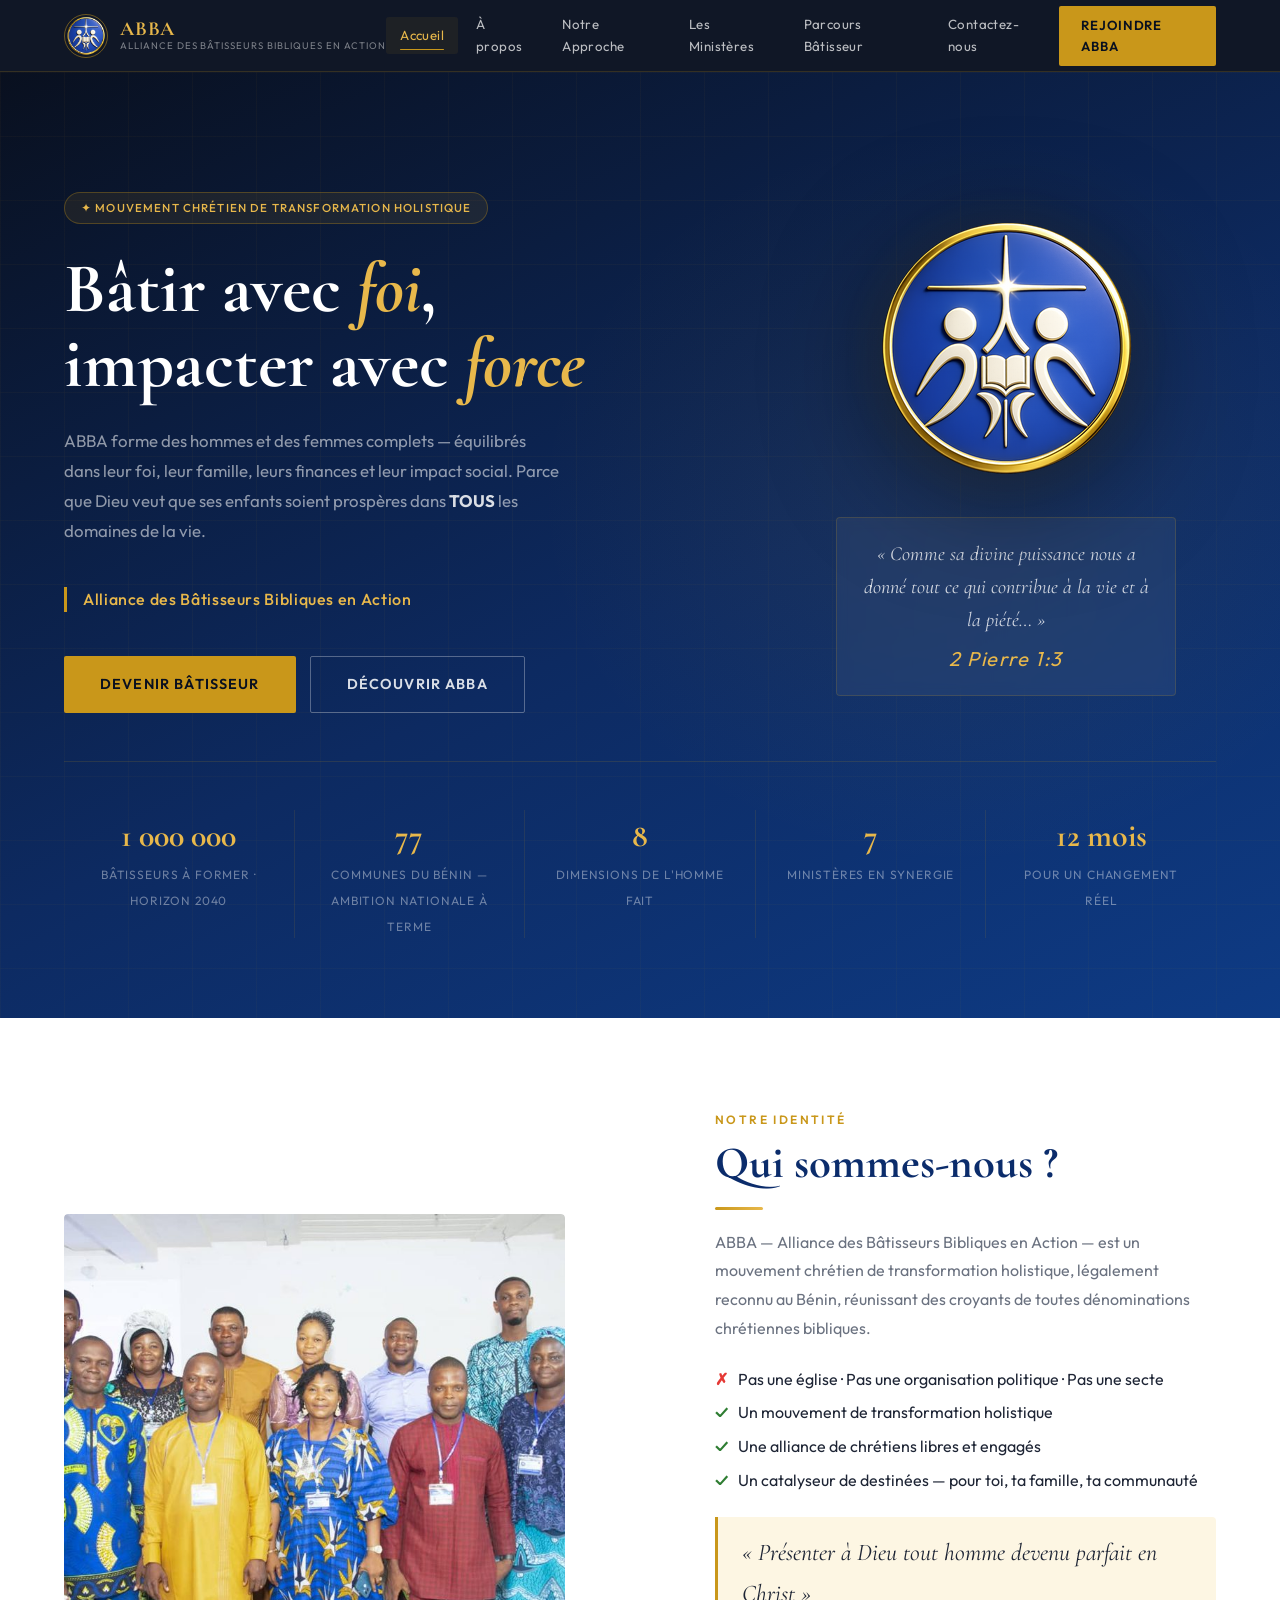
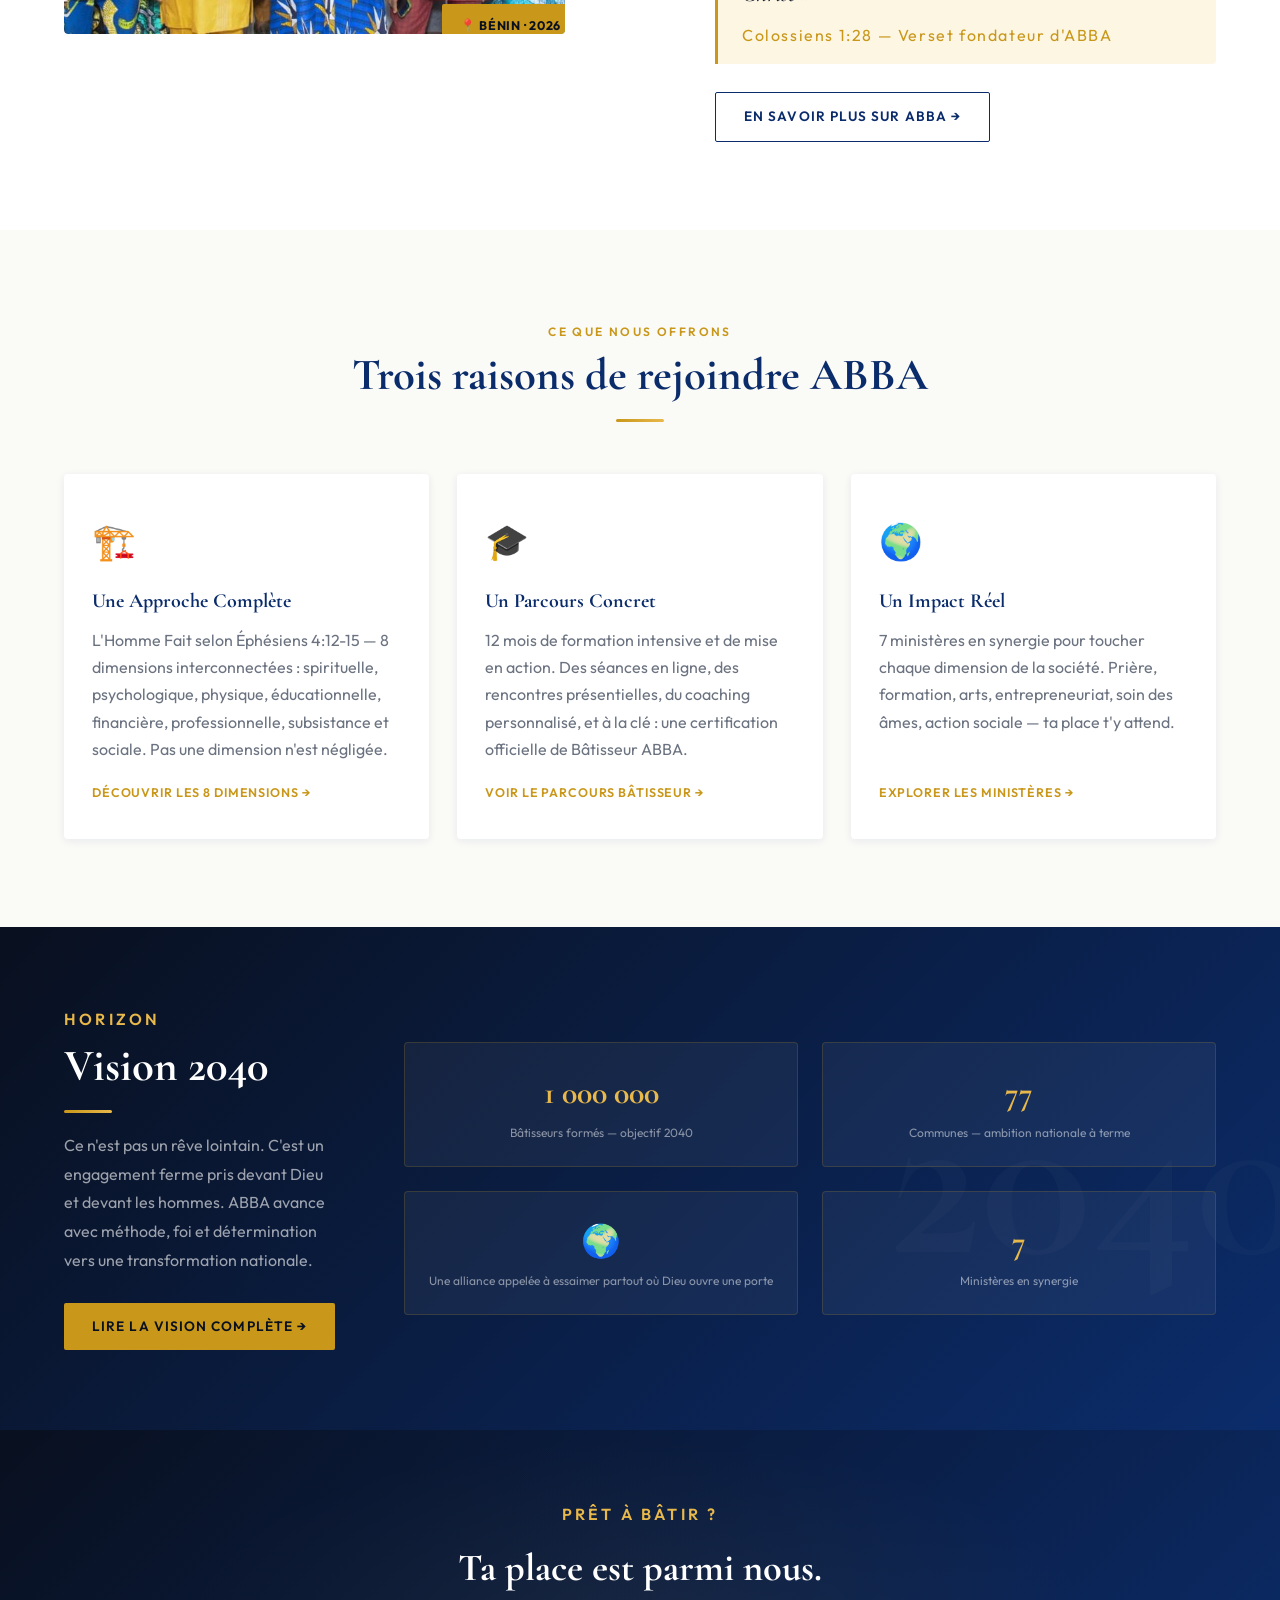
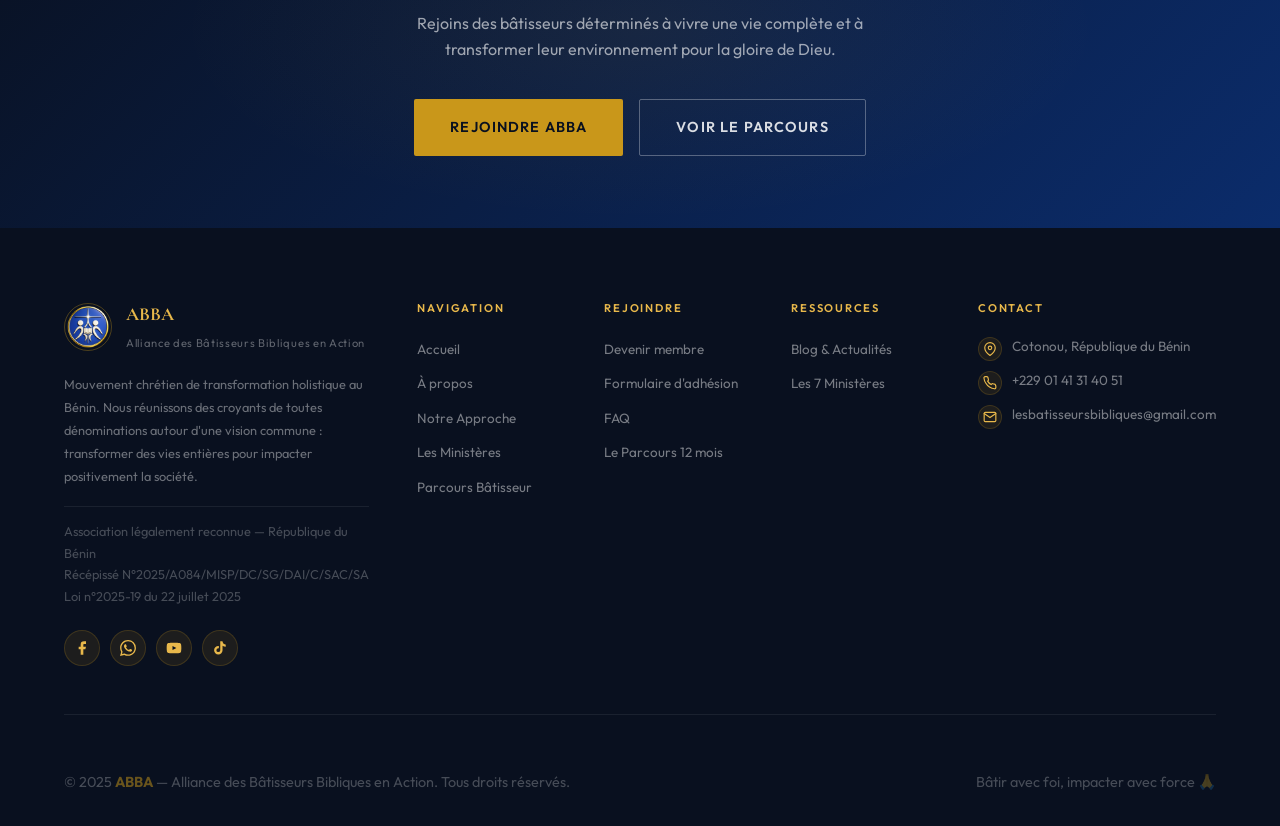
==== index.html @ 8154fcf7 "Add files via upload" ====
<!DOCTYPE html>
<html lang="fr">
<head>
<meta charset="UTF-8">
<meta name="viewport" content="width=device-width, initial-scale=1.0">
<title>ABBA — Alliance des Bâtisseurs Bibliques en Action</title>
<meta name="description" content="ABBA est un mouvement chrétien de transformation holistique, né au Bénin et ouvert à tout croyant francophone. Bâtisseurs équilibrés, autonomes et impactants. Rejoignez-nous, où que vous soyez.">
<meta name="keywords" content="ABBA, Alliance Bâtisseurs Bibliques, transformation holistique, chrétien Bénin, mouvement chrétien international">
<meta property="og:title" content="ABBA — Bâtir avec foi, impacter avec force">
<meta property="og:description" content="Mouvement chrétien de transformation holistique, né au Bénin et ouvert à tout croyant francophone. Formez-vous. Transformez-vous. Impactez.">
<link rel="stylesheet" href="style'.css">
<style>
/* ── HERO ── */
#hero {
  min-height: 100vh;
  display: flex; flex-direction: column; justify-content: center;
  background: linear-gradient(155deg, var(--dark) 0%, #0d2a61 55%, #0e3b85 100%);
  padding: 120px 5vw 80px;
  position: relative; overflow: hidden;
}
#hero::before {
  content: '';
  position: absolute; inset: 0;
  background-image:
    linear-gradient(rgba(201,151,26,0.04) 1px, transparent 1px),
    linear-gradient(90deg, rgba(201,151,26,0.04) 1px, transparent 1px);
  background-size: 64px 64px;
}
#hero::after {
  content: '';
  position: absolute; inset: 0;
  background: radial-gradient(ellipse 55% 65% at 75% 45%, rgba(201,151,26,0.08) 0%, transparent 60%);
}
.hero-inner {
  max-width: 1160px; margin: 0 auto; width: 100%;
  display: grid; grid-template-columns: 1fr 420px; gap: 80px;
  align-items: center; position: relative; z-index: 1;
}
.hero-badge {
  display: inline-flex; align-items: center; gap: 8px;
  background: rgba(201,151,26,0.1); border: 1px solid rgba(201,151,26,0.3);
  padding: 6px 16px; border-radius: 100px; margin-bottom: 28px;
  color: var(--gold-light); font-size: 0.72rem; letter-spacing: 0.1em;
  text-transform: uppercase; font-weight: 500;
  animation: fadeInUp 0.6s ease 0.1s both;
}
.hero-title {
  font-family: 'Cormorant Garamond', serif;
  font-size: clamp(2.8rem, 5.5vw, 4.8rem);
  font-weight: 700; color: var(--white);
  line-height: 1.06; margin-bottom: 24px;
  animation: fadeInUp 0.6s ease 0.2s both;
}
.hero-title em { color: var(--gold-light); font-style: italic; }
.hero-sub {
  font-size: clamp(0.95rem, 1.5vw, 1.05rem);
  color: rgba(255,255,255,0.55); line-height: 1.8;
  max-width: 500px; margin-bottom: 40px;
  animation: fadeInUp 0.6s ease 0.3s both;
}
.hero-slogan {
  font-size: 1rem; color: var(--gold-light);
  font-weight: 500; letter-spacing: 0.04em;
  padding-left: 16px; border-left: 3px solid var(--gold);
  margin-bottom: 44px;
  animation: fadeInUp 0.6s ease 0.35s both;
}
.hero-actions {
  display: flex; gap: 14px; flex-wrap: wrap;
  animation: fadeInUp 0.6s ease 0.4s both;
}

/* Visual side */
.hero-visual {
  display: flex; flex-direction: column;
  align-items: center; gap: 28px;
  animation: fadeInUp 0.8s ease 0.3s both;
}
.hero-logo-wrap { position: relative; }
.hero-logo-glow {
  position: absolute; inset: -24px;
  background: radial-gradient(ellipse, rgba(201,151,26,0.18) 0%, transparent 70%);
  border-radius: 50%; animation: pulse-glow 3.5s ease-in-out infinite;
}
.hero-logo {
  width: clamp(180px, 26vw, 280px); height: auto;
  border-radius: 50%; position: relative; z-index: 1;
  filter: drop-shadow(0 20px 56px rgba(0,0,0,0.5));
}
.hero-verse {
  background: rgba(255,255,255,0.05);
  border: 1px solid rgba(201,151,26,0.2);
  padding: 20px 26px; border-radius: 4px;
  max-width: 340px; text-align: center;
  backdrop-filter: blur(6px);
}
.hero-verse p {
  font-family: 'Cormorant Garamond', serif;
  font-style: italic; color: rgba(255,255,255,0.8);
  font-size: 1.25rem; line-height: 1.65; margin-bottom: 6px;
}
.hero-verse cite { font-size: 1.25rem; color: var(--gold-light); letter-spacing: 0.08em; }

/* Stats bar */
.hero-stats {
  max-width: 1160px; margin: 0 auto; width: 100%;
  display: flex; padding-top: 48px; margin-top: 48px;
  border-top: 1px solid rgba(201,151,26,0.15);
  position: relative; z-index: 1;
  animation: fadeInUp 0.6s ease 0.55s both;
}
.stat { flex: 1; text-align: center; padding: 0 20px; border-right: 1px solid rgba(201,151,26,0.12); }
.stat:last-child { border-right: none; }
.stat-num {
  font-family: 'Cormorant Garamond', serif;
  font-size: clamp(1.6rem, 2.5vw, 2.2rem); font-weight: 700;
  color: var(--gold-light); display: block;
}
.stat-label { font-size: 0.75rem; color: rgba(255,255,255,0.4); text-transform: uppercase; letter-spacing: 0.07em; margin-top: 4px; }

/* ── INTRO ── */
#intro { background: var(--white); }
.intro-grid {
  display: grid; 
  grid-template-columns: 1fr 1fr; 
  gap: 150px; 
  align-items: center;
}
.intro-img-wrap {
  position: relative;
  overflow: hidden;       /* ← empêche l'image de déborder */
  border-radius: 4px;
}
.intro-img {
  width: 100%;
  height: 420px;          /* ← hauteur fixe */
  object-fit: cover;      /* ← recadrage automatique */
  object-position: center top; /* ← cadre sur le haut (les visages) */
  border-radius: 4px;
  box-shadow: var(--shadow-lg);
  display: block;
}.intro-img-wrap::before {
  content: '';
  position: absolute; top: -14px; left: -14px; right: 14px; bottom: 14px;
  border: 2px solid var(--gold-light); border-radius: 4px; z-index: -1;
}
.intro-img-badge {
  position: absolute; bottom: -14px; right: -14px;
  background: var(--gold); color: var(--dark);
  padding: 12px 18px; border-radius: 2px;
  font-weight: 700; font-size: 0.78rem; letter-spacing: 0.06em;
  text-transform: uppercase;
}
.intro-not-list { list-style: none; display: flex; flex-direction: column; gap: 8px; margin-bottom: 24px; }
.intro-not-list li { display: flex; align-items: center; gap: 10px; font-size: 1rem; }
.intro-not-list li .x { color: #e53935; font-weight: 700; }
.intro-not-list li .c { color: #2e7d32; font-weight: 700; }

/* ── HIGHLIGHTS ── */
#highlights { background: var(--ivory); }
.highlights-grid {
  display: grid; grid-template-columns: repeat(3, 1fr); gap: 28px;
}
.hl-card {
  background: var(--white); border-radius: 4px;
  padding: 36px 28px; border-top: 3px solid transparent;
  box-shadow: var(--shadow-sm);
  transition: border-color 0.25s, transform 0.25s, box-shadow 0.25s;
  display: flex; flex-direction: column;
}
.hl-card:hover { border-top-color: var(--gold); transform: translateY(-6px); box-shadow: var(--shadow-md); }
.hl-icon { font-size: 2.2rem; margin-bottom: 16px; }
.hl-title {
  font-family: 'Cormorant Garamond', serif;
  font-size: 1.25rem; font-weight: 700; color: var(--royal);
  margin-bottom: 10px;
}
.hl-desc { font-size: 0.88rem; color: var(--muted); line-height: 1.7; flex: 1; margin-bottom: 20px; }
.hl-link {
  font-size: 0.78rem; font-weight: 600; color: var(--gold);
  letter-spacing: 0.07em; text-transform: uppercase;
  display: inline-flex; align-items: center; gap: 6px;
  transition: gap 0.2s, color 0.2s;
}
.hl-link:hover { gap: 10px; color: var(--royal); }

/* ── VISION BAND ── */
#vision-band {
  background: linear-gradient(135deg, var(--dark), var(--royal));
  padding: 80px 5vw;
  position: relative; overflow: hidden;
}
#vision-band::before {
  content: '2040';
  position: absolute; right: -2vw; top: 50%; transform: translateY(-50%);
  font-family: 'Cormorant Garamond', serif;
  font-size: clamp(8rem, 18vw, 16rem); font-weight: 700;
  color: rgba(255,255,255,0.025); pointer-events: none; line-height: 1;
}
.vision-row {
  display: flex; align-items: center; gap: 64px;
  max-width: 1160px; margin: 0 auto;
  position: relative; z-index: 1;
}
.vision-text { flex: 1; }
.vision-nums {
  display: grid; grid-template-columns: 1fr 1fr; gap: 24px; flex-shrink: 0;
}
.vision-num-card {
  background: rgba(255,255,255,0.05);
  border: 1px solid rgba(201,151,26,0.2);
  padding: 24px; border-radius: 4px; text-align: center;
  transition: background 0.2s, border-color 0.2s;
}
.vision-num-card:hover { background: rgba(201,151,26,0.08); border-color: rgba(201,151,26,0.4); }
.vn-num {
  font-family: 'Cormorant Garamond', serif;
  font-size: clamp(1.6rem, 2.5vw, 2.2rem); font-weight: 700;
  color: var(--gold-light); display: block;
}
.vn-label { font-size: 0.75rem; color: rgba(255,255,255,0.5); margin-top: 5px; line-height: 1.5; }

/* ── RESPONSIVE ── */
@media (max-width: 900px) {
  .hero-inner { grid-template-columns: 1fr; }
  .hero-visual { display: none; }
  .hero-stats { flex-wrap: wrap; }
  .stat { min-width: 45%; margin-bottom: 20px; }
  .intro-grid { grid-template-columns: 1fr; }
  .highlights-grid { grid-template-columns: 1fr 1fr; }
  .vision-row { flex-direction: column; }
  .vision-nums { width: 100%; }
}
@media (max-width: 580px) {
  .highlights-grid { grid-template-columns: 1fr; }
}
</style>
</head>
<body>

<nav id="abba-nav"></nav>

<main class="page-content">

  <!-- HERO -->
  <section id="hero">
    <div class="hero-inner">
      <div class="hero-content">
        <div class="hero-badge">✦ Mouvement chrétien de transformation holistique</div>
        <h1 class="hero-title">
          Bâtir avec <em>foi</em>,<br>impacter avec <em>force</em>
        </h1>
        <p class="hero-sub">
          ABBA forme des hommes et des femmes complets — équilibrés dans leur foi, leur famille, leurs finances et leur impact social. Parce que Dieu veut que ses enfants soient prospères dans <strong style="color:rgba(255,255,255,0.85)">TOUS</strong> les domaines de la vie.
        </p>
        <p class="hero-slogan">Alliance des Bâtisseurs Bibliques en Action</p>
        <div class="hero-actions">
          <a class="btn btn-primary btn-lg" href="rejoindre.html">Devenir Bâtisseur</a>
          <a class="btn btn-outline-light btn-lg" href="a-propos.html">Découvrir ABBA</a>
        </div>
      </div>
      <div class="hero-visual">
        <div class="hero-logo-wrap">
          <div class="hero-logo-glow"></div>
          <img class="hero-logo" id="hero-logo" src="" alt="ABBA — Alliance des Bâtisseurs Bibliques en Action">
        </div>
        <div class="hero-verse">
          <p>« Comme sa divine puissance nous a donné tout ce qui contribue à la vie et à la piété… »</p>
          <cite>2 Pierre 1:3</cite>
        </div>
      </div>
    </div>
    <div class="hero-stats">
      <div class="stat"><span class="stat-num">1 000 000</span><span class="stat-label">Bâtisseurs à former · Horizon 2040</span></div>
      <div class="stat"><span class="stat-num">77</span><span class="stat-label">Communes du Bénin — ambition nationale à terme</span></div>
      <div class="stat"><span class="stat-num">8</span><span class="stat-label">Dimensions de l'Homme Fait</span></div>
      <div class="stat"><span class="stat-num">7</span><span class="stat-label">Ministères en synergie</span></div>
      <div class="stat"><span class="stat-num">12 mois</span><span class="stat-label">Pour un changement réel</span></div>
    </div>
  </section>

  <!-- INTRO -->
  <section id="intro">
    <div class="container">
      <div class="intro-grid">
        <div class="intro-img-wrap animate-up">
          <img class="intro-img" id="group-img" src="" alt="Les membres ABBA réunis — Alliance des Bâtisseurs Bibliques en Action">
          <div class="intro-img-badge">📍 Bénin · 2026</div>
        </div>
        <div class="animate-up">
          <span class="section-eyebrow" style="font-size: 0.75rem;">Notre Identité</span>
          <h2 class="section-title">Qui sommes-nous ?</h2>
          <div class="divider"></div>
          <p style="color:var(--muted); font-size:1rem; line-height:1.8; margin-bottom:24px;">
            ABBA — Alliance des Bâtisseurs Bibliques en Action — est un mouvement chrétien de transformation holistique, légalement reconnu au Bénin, réunissant des croyants de toutes dénominations chrétiennes bibliques.
          </p>
          <ul class="intro-not-list">
            <li><span class="x">✗</span> Pas une église · Pas une organisation politique · Pas une secte</li>
            <li><span class="c">✓</span> Un mouvement de transformation holistique</li>
            <li><span class="c">✓</span> Une alliance de chrétiens libres et engagés</li>
            <li><span class="c">✓</span> Un catalyseur de destinées — pour toi, ta famille, ta communauté</li>
          </ul>
          <div class="verse-block" style="margin-top:24px; margin-bottom:28px;">
            <p style="font-size: 1.5rem;">« Présenter à Dieu tout homme devenu parfait en Christ »</p>
            <cite style="font-size: 1rem;">Colossiens 1:28 — Verset fondateur d'ABBA</cite>
          </div>
          <a class="btn btn-outline-dark" href="a-propos.html">En savoir plus sur ABBA →</a>
        </div>
      </div>
    </div>
  </section>

  <!-- HIGHLIGHTS (3 cartes) -->
  <section id="highlights">
    <div class="container">
      <div style="text-align:center; margin-bottom:52px;" class="animate-up">
        <span class="section-eyebrow" style="font-size: 0.75rem;">Ce que nous offrons</span>
        <h2 class="section-title">Trois raisons de rejoindre ABBA</h2>
        <div class="divider center"></div>
      </div>
      <div class="highlights-grid">
        <div class="hl-card animate-up">
          <div class="hl-icon">🏗️</div>
          <h3 class="hl-title">Une Approche Complète</h3>
          <p class="hl-desc" style="font-size: 1rem;">L'Homme Fait selon Éphésiens 4:12-15 — 8 dimensions interconnectées : spirituelle, psychologique, physique, éducationnelle, financière, professionnelle, subsistance et sociale. Pas une dimension n'est négligée.</p>
          <a class="hl-link" href="approche.html">Découvrir les 8 dimensions →</a>
        </div>
        <div class="hl-card animate-up">
          <div class="hl-icon">🎓</div>
          <h3 class="hl-title">Un Parcours Concret</h3>
          <p class="hl-desc"  style="font-size: 1rem;">12 mois de formation intensive et de mise en action. Des séances en ligne, des rencontres présentielles, du coaching personnalisé, et à la clé : une certification officielle de Bâtisseur ABBA.</p>
          <a class="hl-link" href="parcours.html">Voir le Parcours Bâtisseur →</a>
        </div>
        <div class="hl-card animate-up">
          <div class="hl-icon">🌍</div>
          <h3 class="hl-title">Un Impact Réel</h3>
          <p class="hl-desc"  style="font-size: 1rem;">7 ministères en synergie pour toucher chaque dimension de la société. Prière, formation, arts, entrepreneuriat, soin des âmes, action sociale — ta place t'y attend.</p>
          <a class="hl-link" href="ministeres.html">Explorer les Ministères →</a>
        </div>
      </div>
    </div>
  </section>

  <!-- VISION 2040 -->
  <section id="vision-band">
    <div class="vision-row">
      <div class="vision-text animate-up">
        <span class="section-eyebrow light" style="font-size: 1rem;">Horizon</span>
        <h2 class="section-title light">Vision 2040</h2>
        <div class="divider"></div>
        <p class="section-lead light" style="margin-bottom:28px; font-size: 1rem;">
          Ce n'est pas un rêve lointain. C'est un engagement ferme pris devant Dieu et devant les hommes. ABBA avance avec méthode, foi et détermination vers une transformation nationale.
        </p>
        <a class="btn btn-primary" href="a-propos.html#vision">Lire la Vision complète →</a>
      </div>
      <div class="vision-nums animate-up">
        <div class="vision-num-card">
          <span class="vn-num">1 000 000</span>
          <div class="vn-label" style="font-size: 0.75rem;">Bâtisseurs formés — objectif 2040</div>
        </div>
        <div class="vision-num-card">
          <span class="vn-num">77</span>
          <div class="vn-label" style="font-size: 0.75rem;">Communes — ambition nationale à terme</div>
        </div>
        <div class="vision-num-card">
          <span class="vn-num">🌍</span>
          <div class="vn-label" style="font-size: 0.75rem;">Une alliance appelée à essaimer partout où Dieu ouvre une porte</div>
        </div>
        <div class="vision-num-card">
          <span class="vn-num">7</span>
          <div class="vn-label" style="font-size: 0.75rem;">Ministères en synergie</div>
        </div>
      </div>
    </div>
  </section>

  <!-- CTA FINAL -->
  <div class="cta-band">
    <div class="container">
      <span class="section-eyebrow light" style="font-size: 1rem;">Prêt à bâtir ?</span>
      <h2>Ta place est parmi nous.</h2>
      <p style="font-size: 1rem;">Rejoins des bâtisseurs déterminés à vivre une vie complète et à transformer leur environnement pour la gloire de Dieu.</p>
      <div class="btn-group">
        <a class="btn btn-primary btn-lg" href="rejoindre.html">Rejoindre ABBA</a>
        <a class="btn btn-outline-light btn-lg" href="parcours.html">Voir le Parcours</a>
      </div>
    </div>
  </div>

</main>

<footer id="abba-footer"></footer>

<script src="images.js"></script>
<script src="nav.js"></script>
<script>
document.addEventListener('DOMContentLoaded', () => {
  if (typeof ABBA_IMAGES !== 'undefined') {
    document.getElementById('hero-logo').src   = ABBA_IMAGES.logo;
    document.getElementById('group-img').src   = ABBA_IMAGES.group;
    document.getElementById('footer-logo').src = ABBA_IMAGES.logo;
  }
});
</script>
</body>
</html>
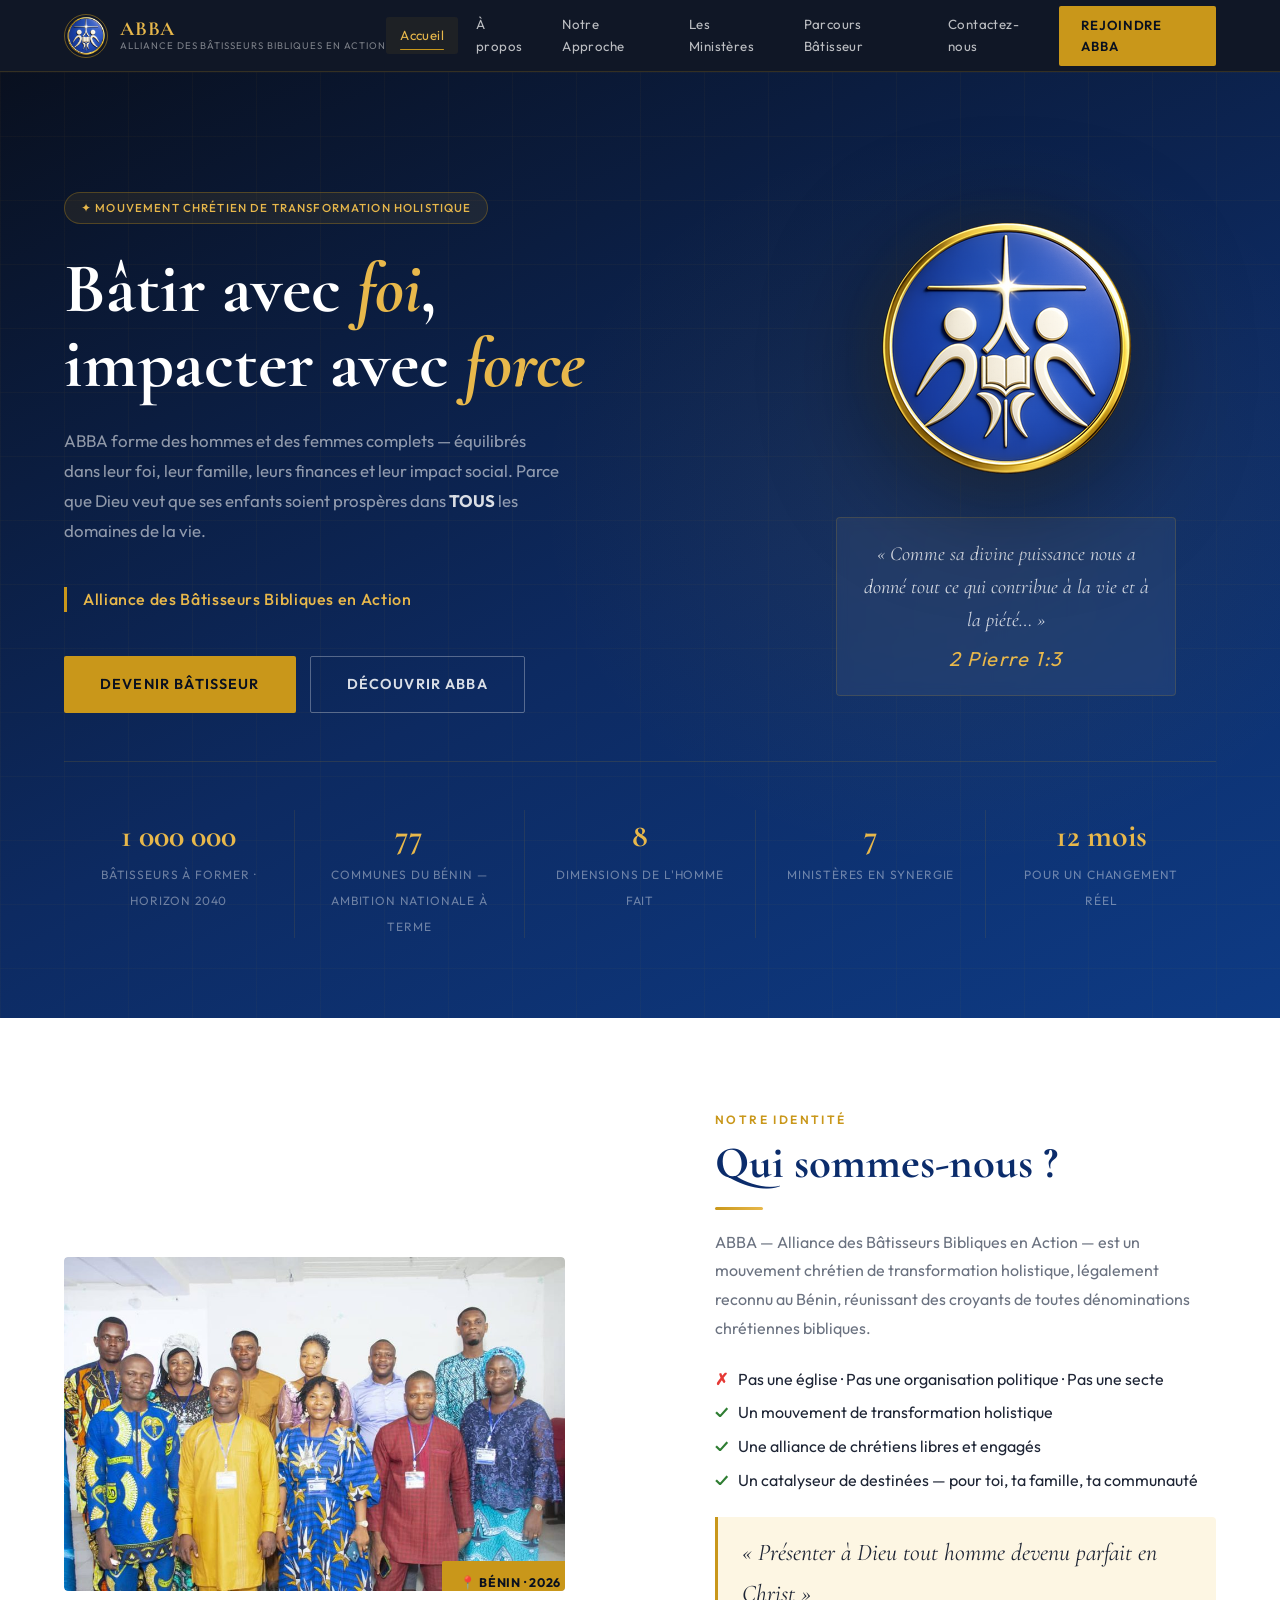
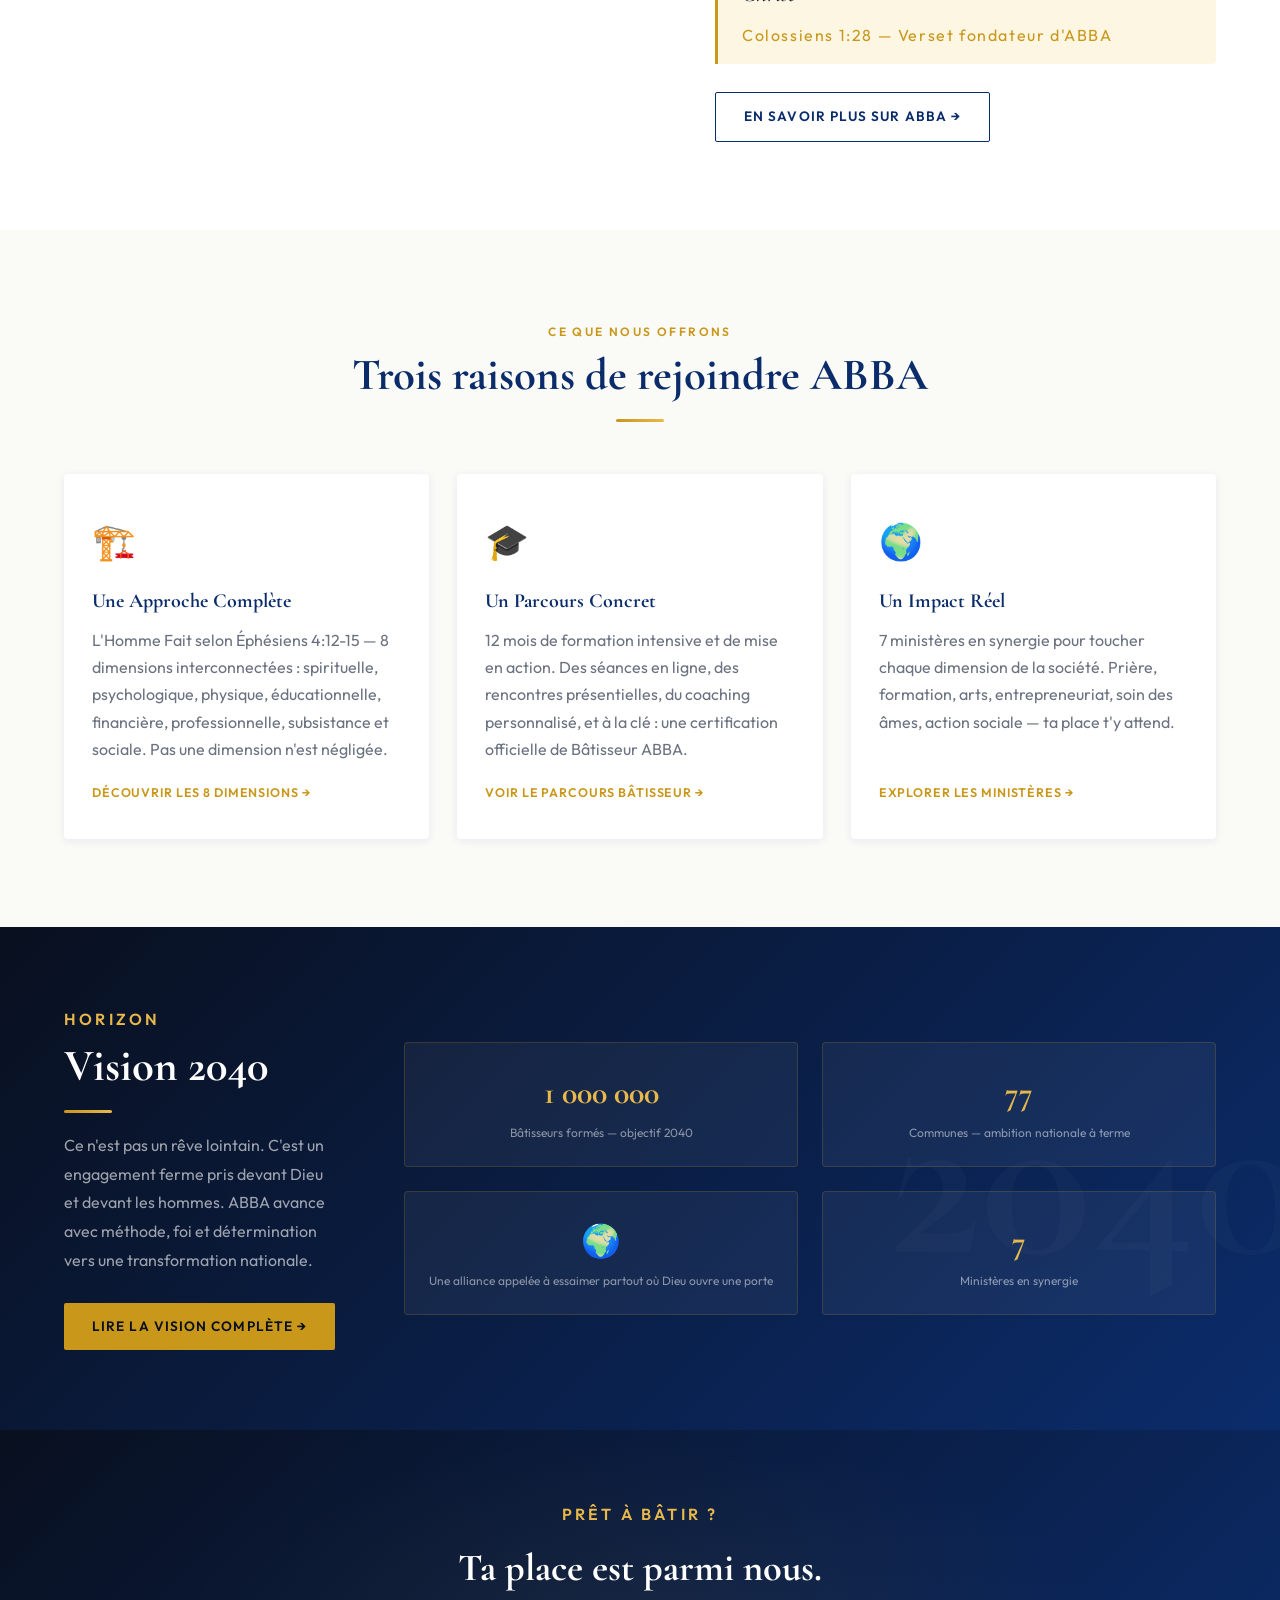
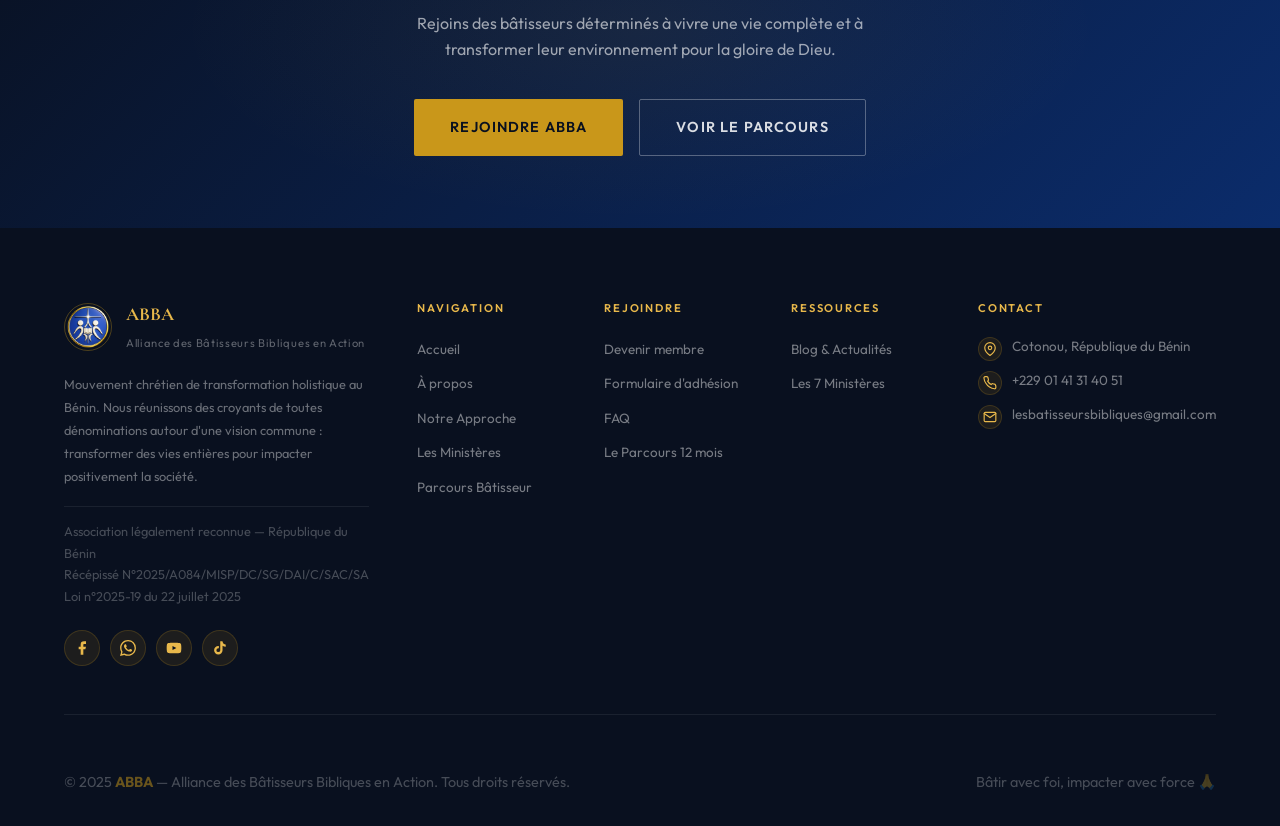
==== commit 28c16559: "Add files via upload" ====
--- a/index.html
+++ b/index.html
@@ -133,12 +133,10 @@
 }
 .intro-img {
   width: 100%;
-  height: 420px;          /* ← hauteur fixe */
-  object-fit: cover;      /* ← recadrage automatique */
-  object-position: center top; /* ← cadre sur le haut (les visages) */
+  height: auto;           /* ← respecte le ratio réel de la photo, plus de découpe */
+  display: block;
   border-radius: 4px;
   box-shadow: var(--shadow-lg);
-  display: block;
 }.intro-img-wrap::before {
   content: '';
   position: absolute; top: -14px; left: -14px; right: 14px; bottom: 14px;
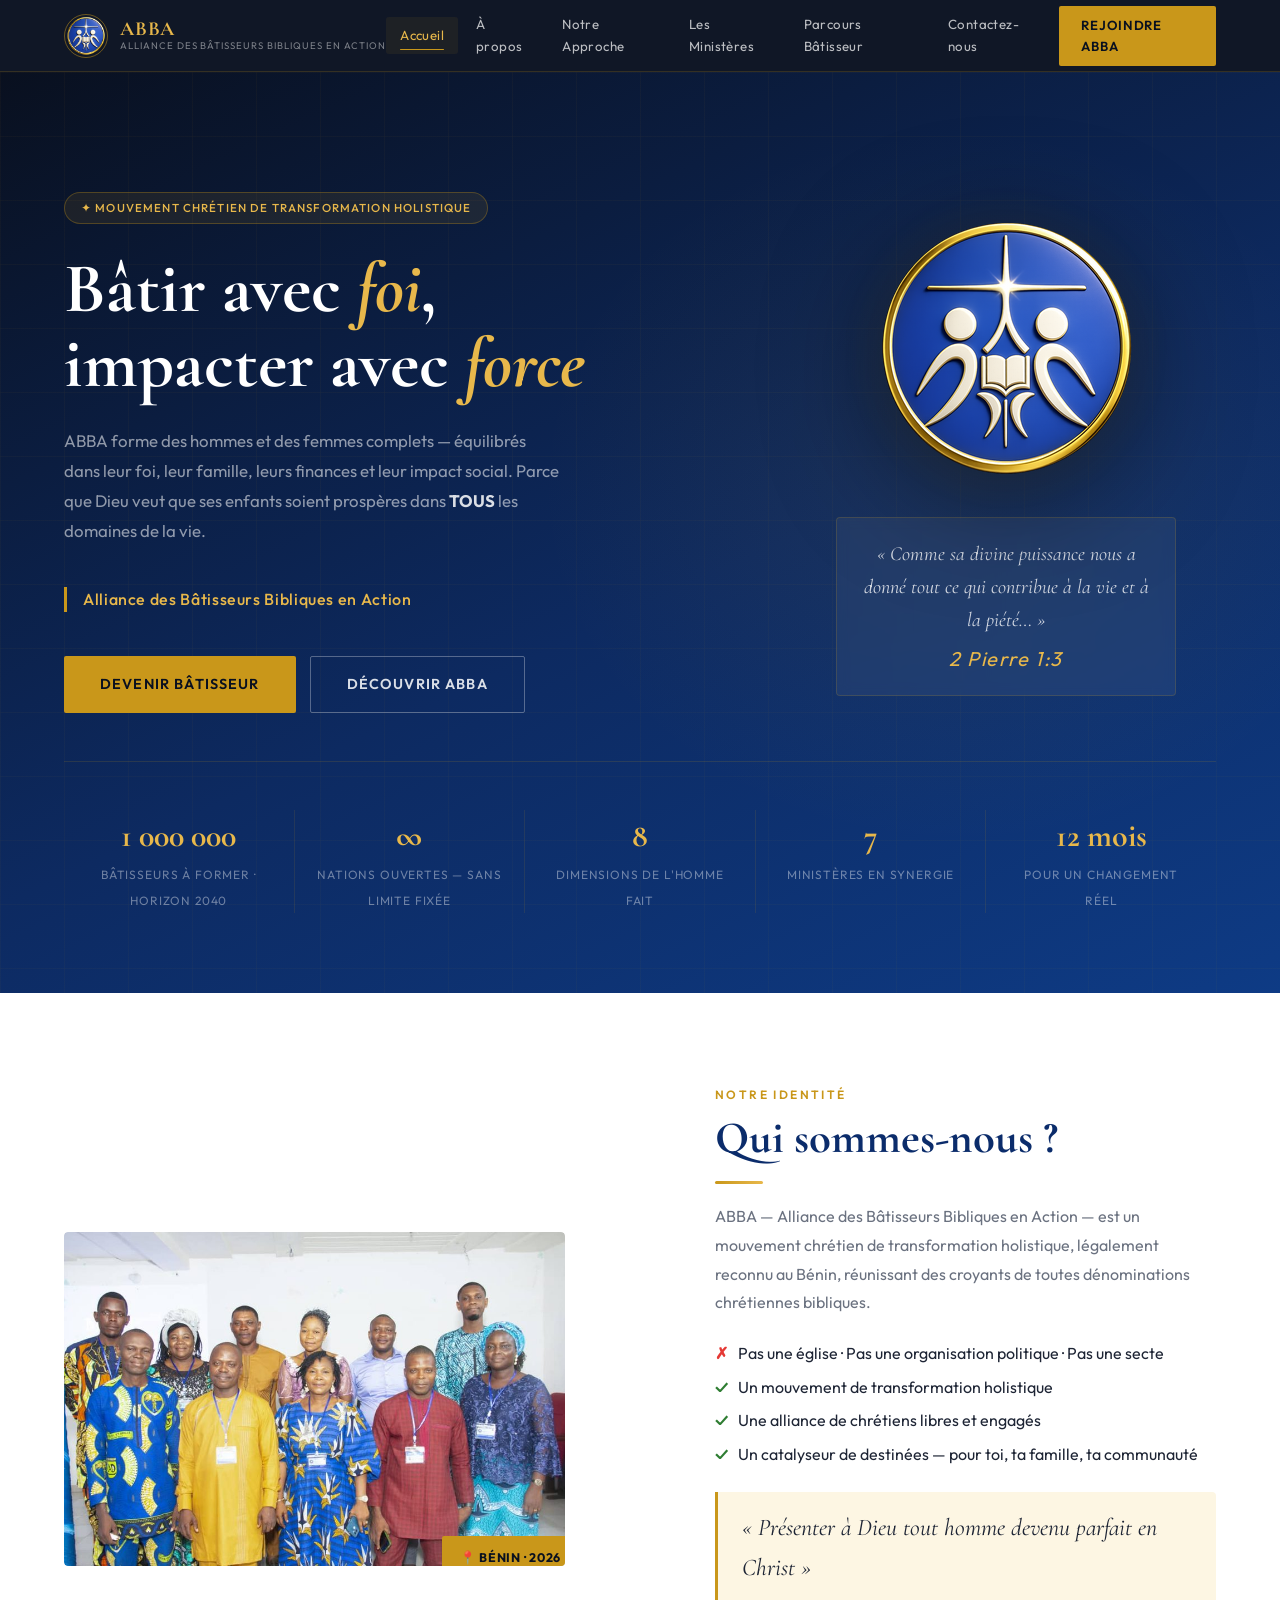
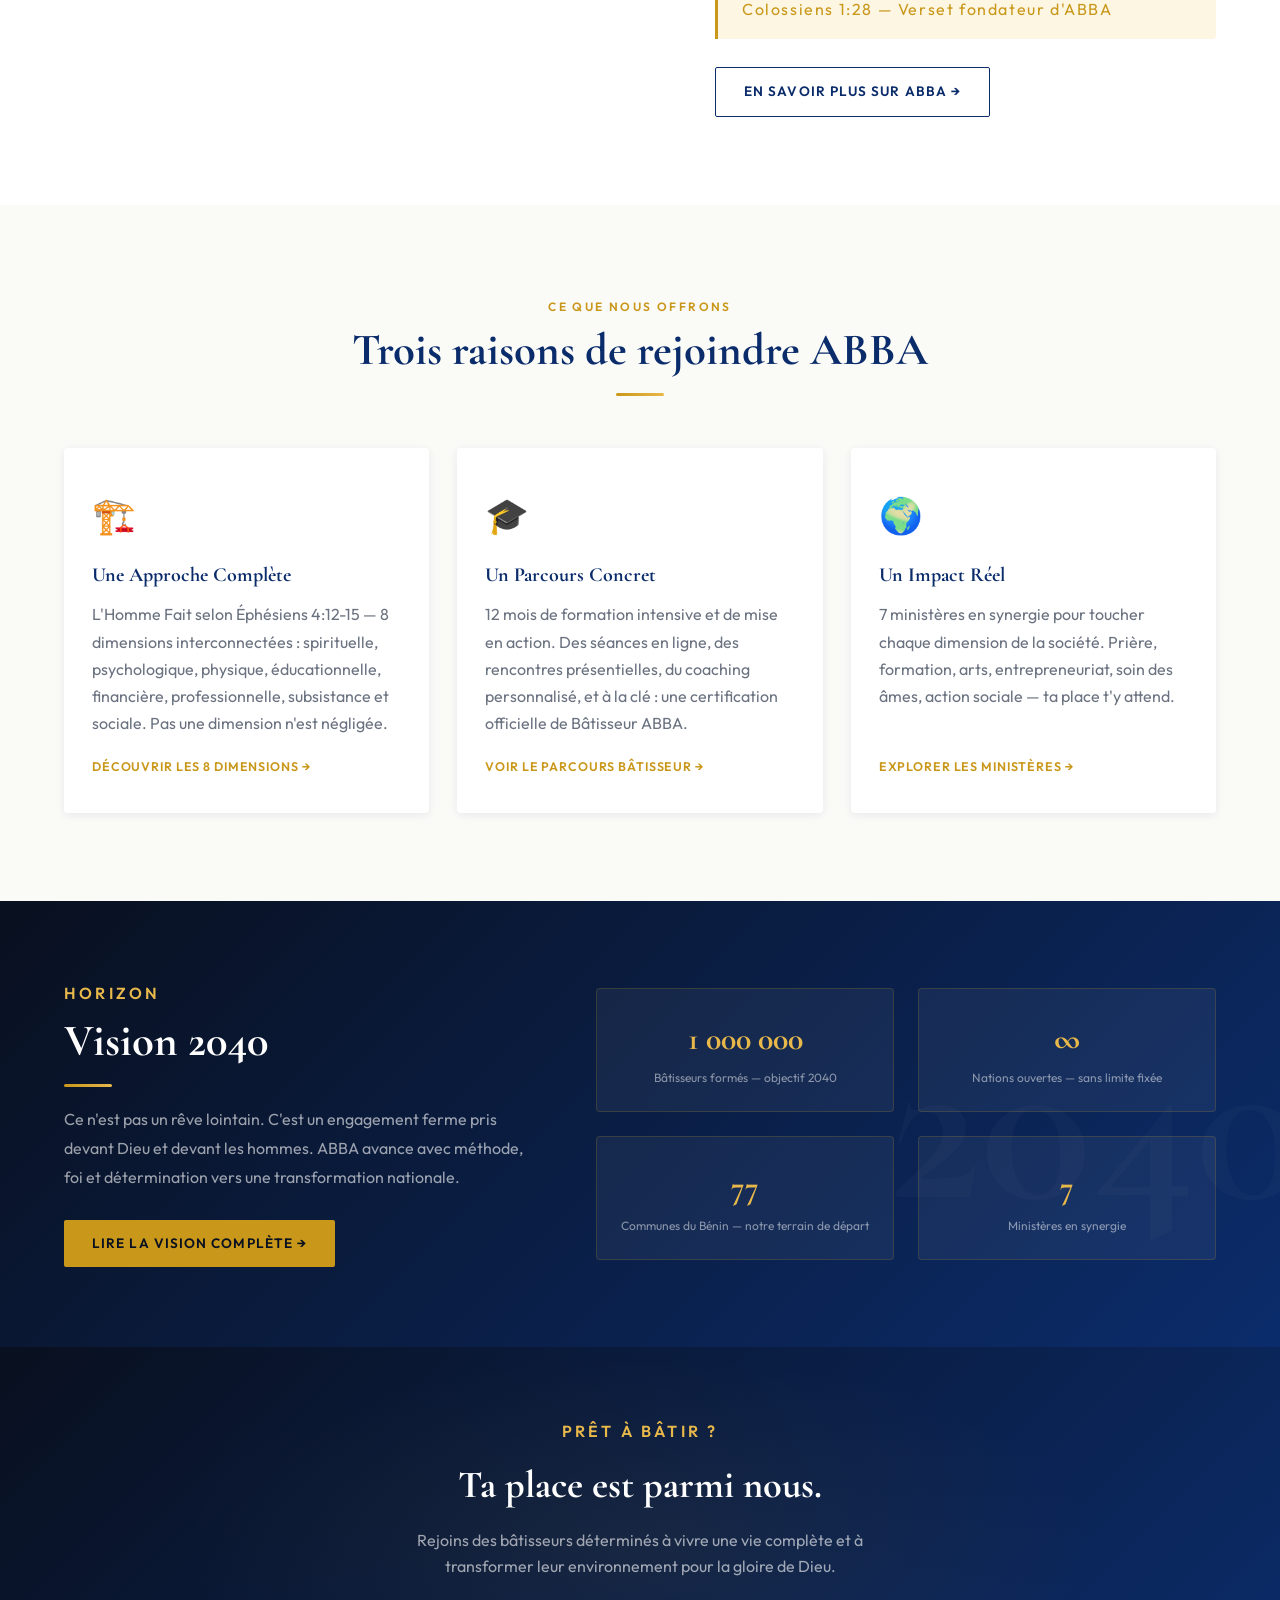
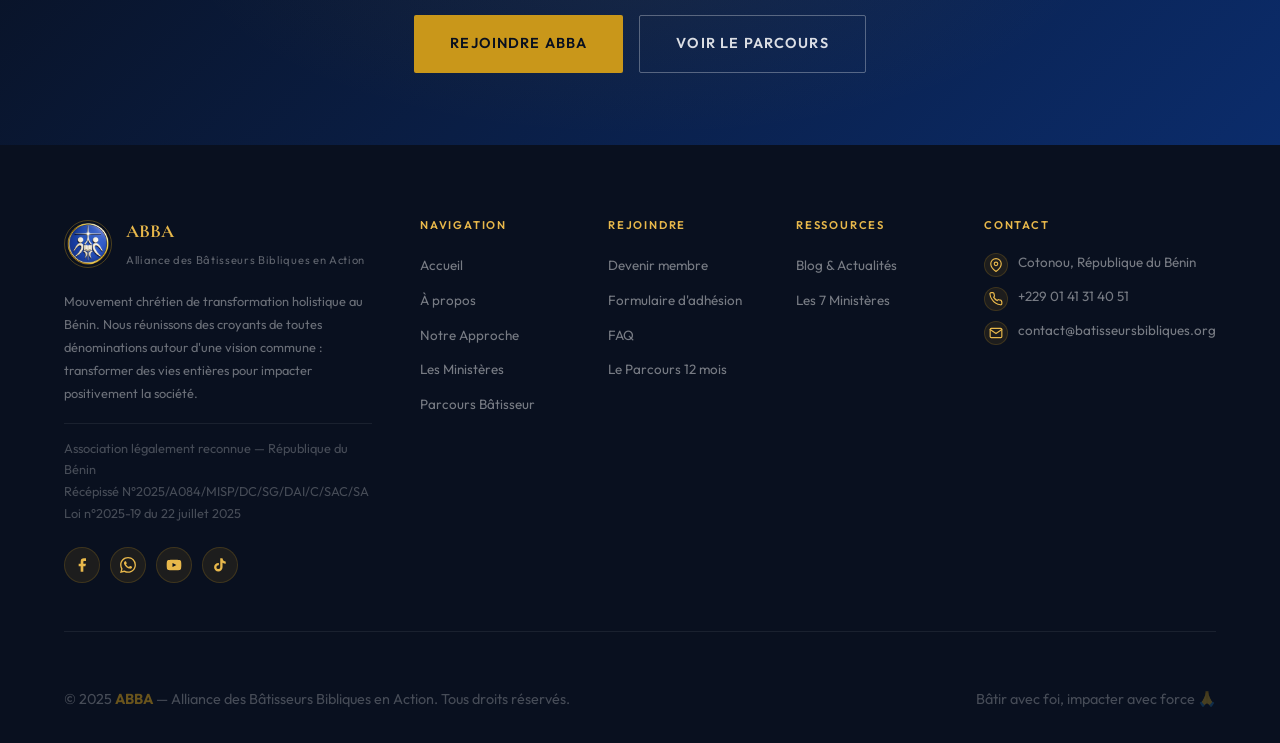
==== commit 0c5e6787: "Add files via upload" ====
--- a/index.html
+++ b/index.html
@@ -270,7 +270,7 @@
     </div>
     <div class="hero-stats">
       <div class="stat"><span class="stat-num">1 000 000</span><span class="stat-label">Bâtisseurs à former · Horizon 2040</span></div>
-      <div class="stat"><span class="stat-num">77</span><span class="stat-label">Communes du Bénin — ambition nationale à terme</span></div>
+      <div class="stat"><span class="stat-num">∞</span><span class="stat-label">Nations ouvertes — sans limite fixée</span></div>
       <div class="stat"><span class="stat-num">8</span><span class="stat-label">Dimensions de l'Homme Fait</span></div>
       <div class="stat"><span class="stat-num">7</span><span class="stat-label">Ministères en synergie</span></div>
       <div class="stat"><span class="stat-num">12 mois</span><span class="stat-label">Pour un changement réel</span></div>
@@ -357,12 +357,12 @@
           <div class="vn-label" style="font-size: 0.75rem;">Bâtisseurs formés — objectif 2040</div>
         </div>
         <div class="vision-num-card">
+          <span class="vn-num">∞</span>
+          <div class="vn-label" style="font-size: 0.75rem;">Nations ouvertes — sans limite fixée</div>
+        </div>
+        <div class="vision-num-card">
           <span class="vn-num">77</span>
-          <div class="vn-label" style="font-size: 0.75rem;">Communes — ambition nationale à terme</div>
-        </div>
-        <div class="vision-num-card">
-          <span class="vn-num">🌍</span>
-          <div class="vn-label" style="font-size: 0.75rem;">Une alliance appelée à essaimer partout où Dieu ouvre une porte</div>
+          <div class="vn-label" style="font-size: 0.75rem;">Communes du Bénin — notre terrain de départ</div>
         </div>
         <div class="vision-num-card">
           <span class="vn-num">7</span>
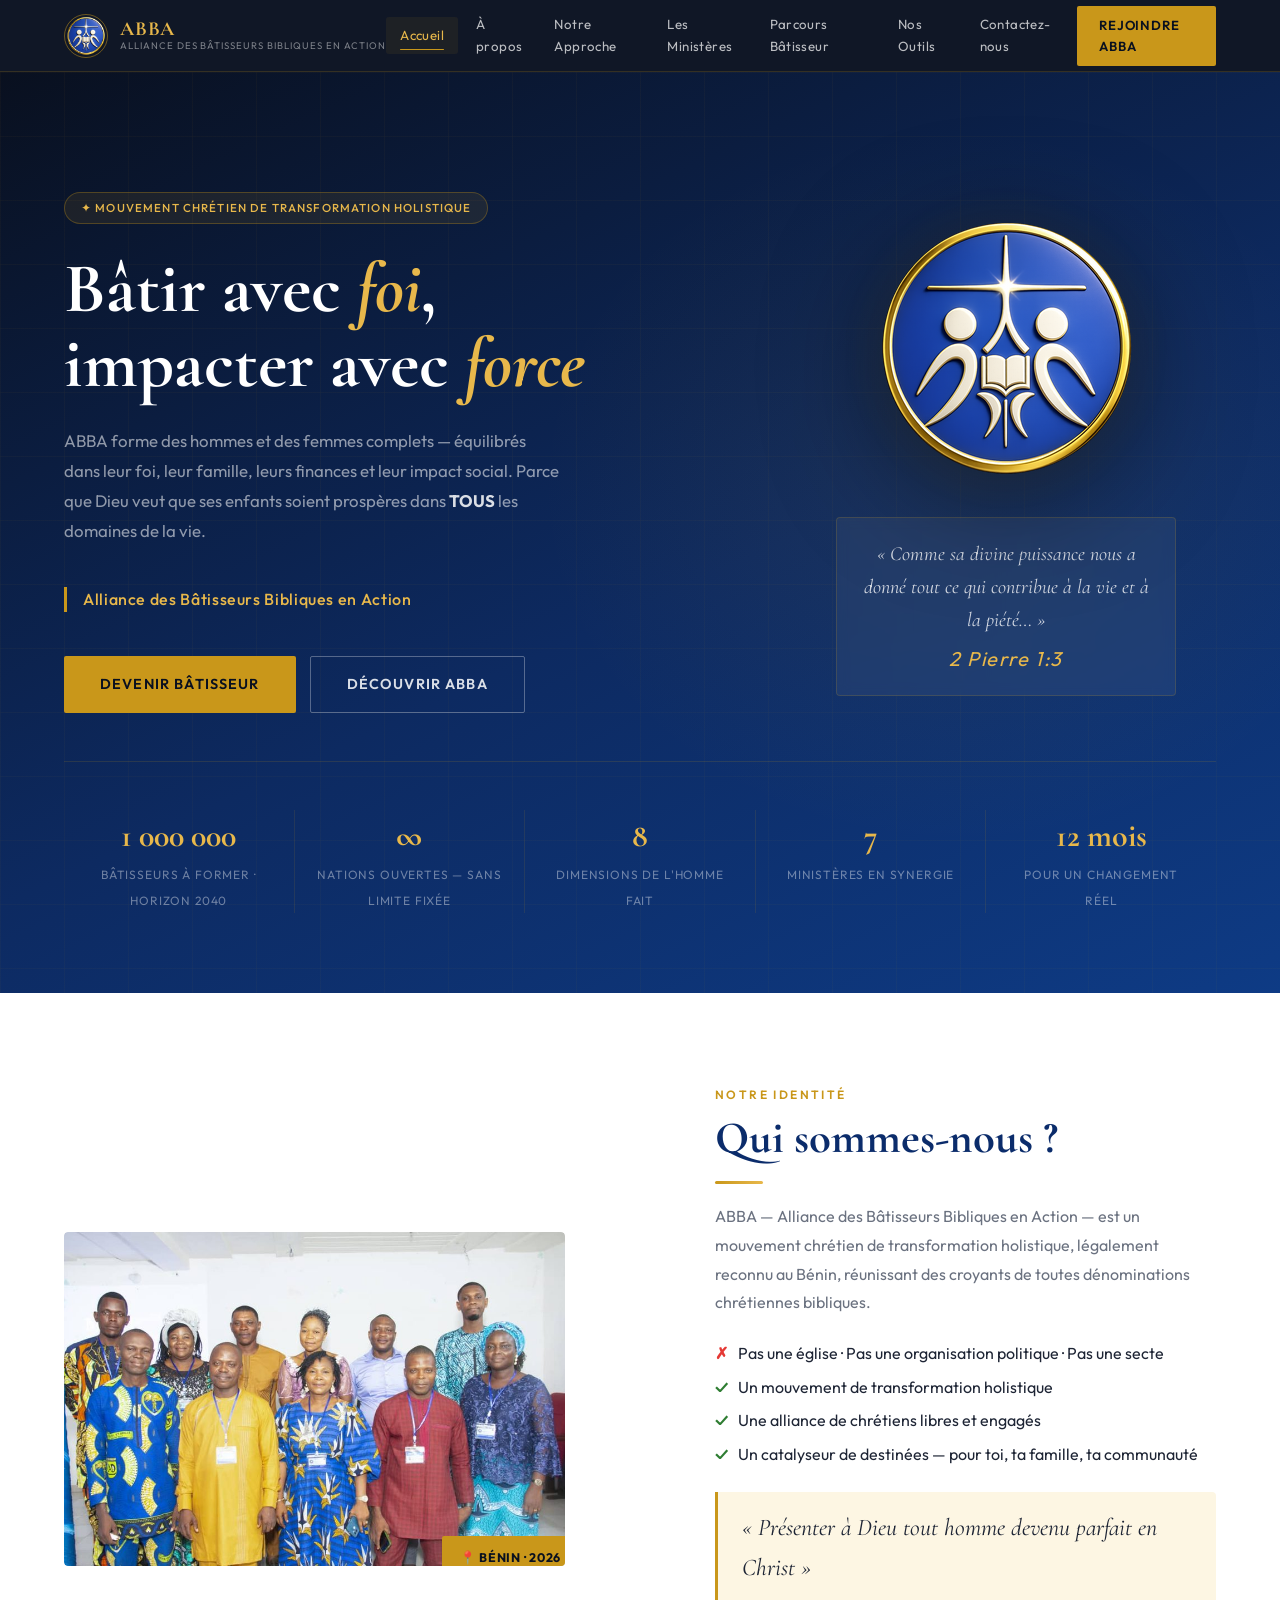
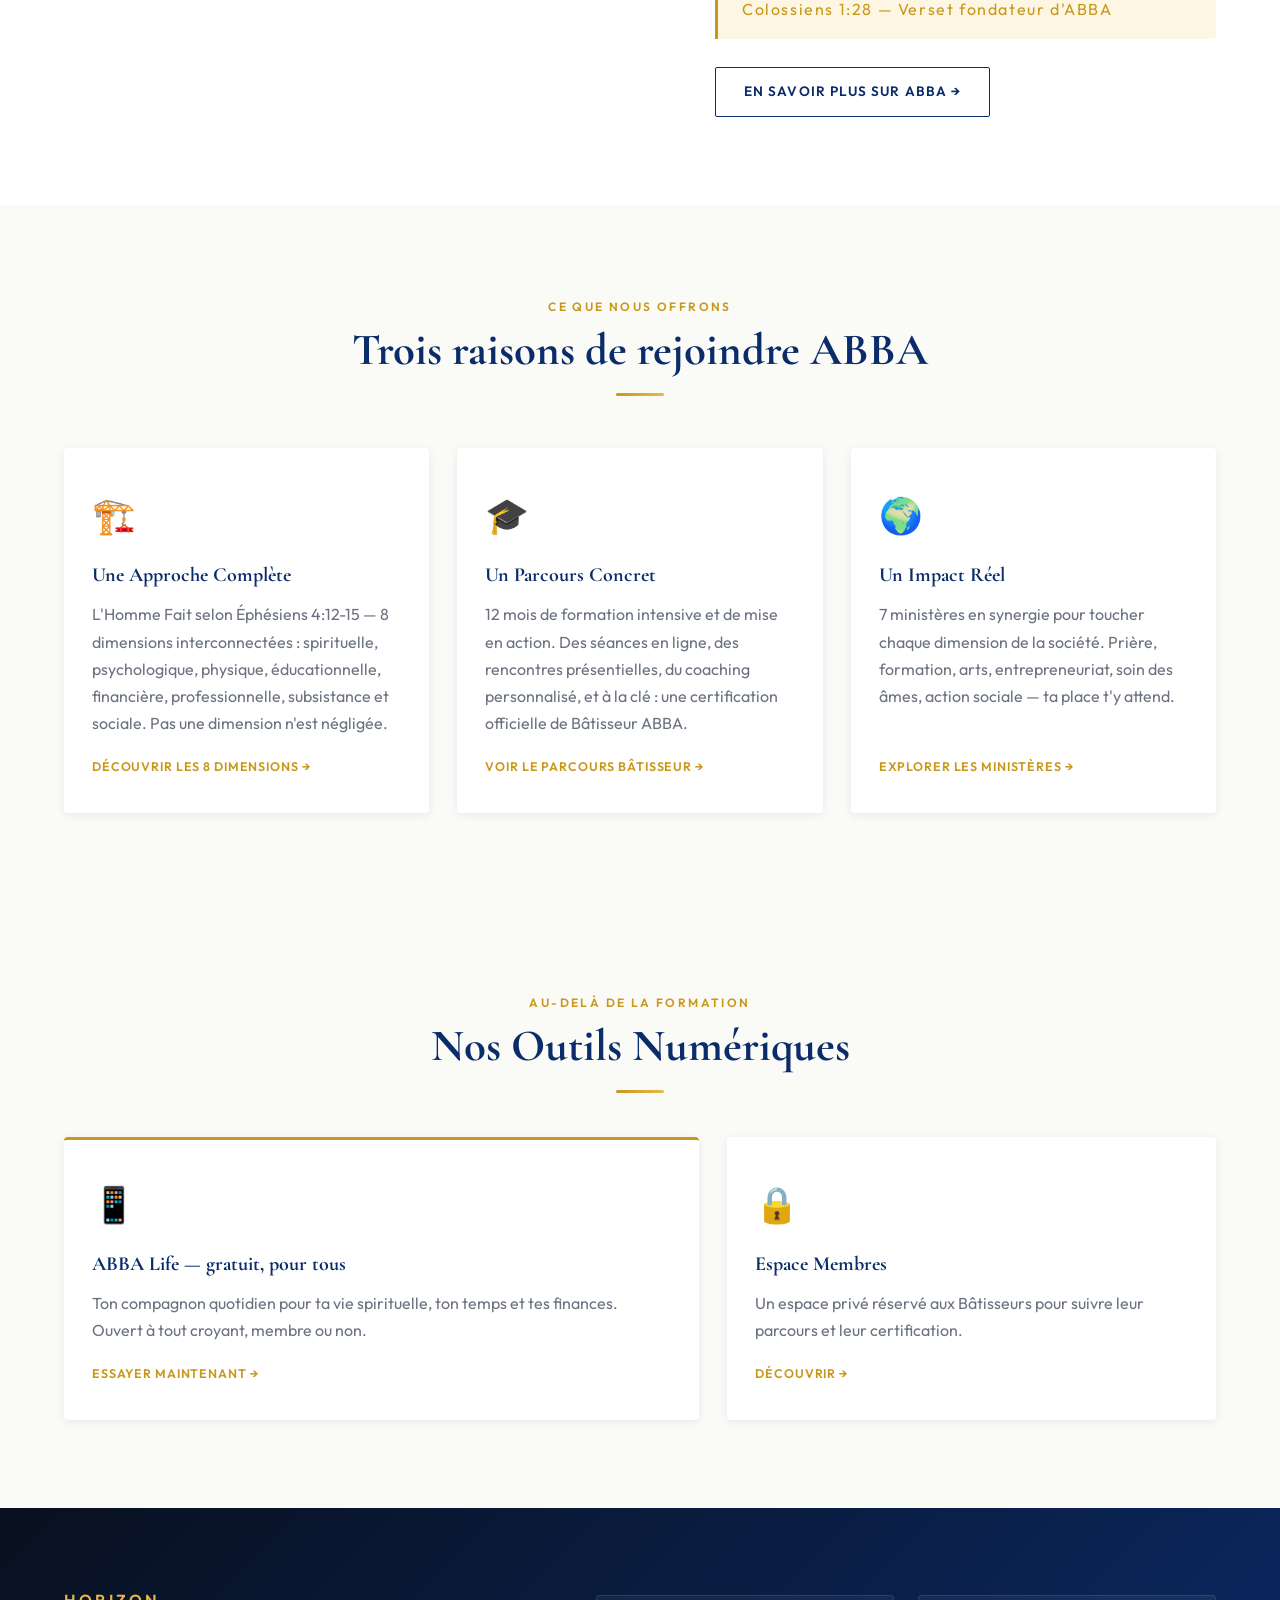
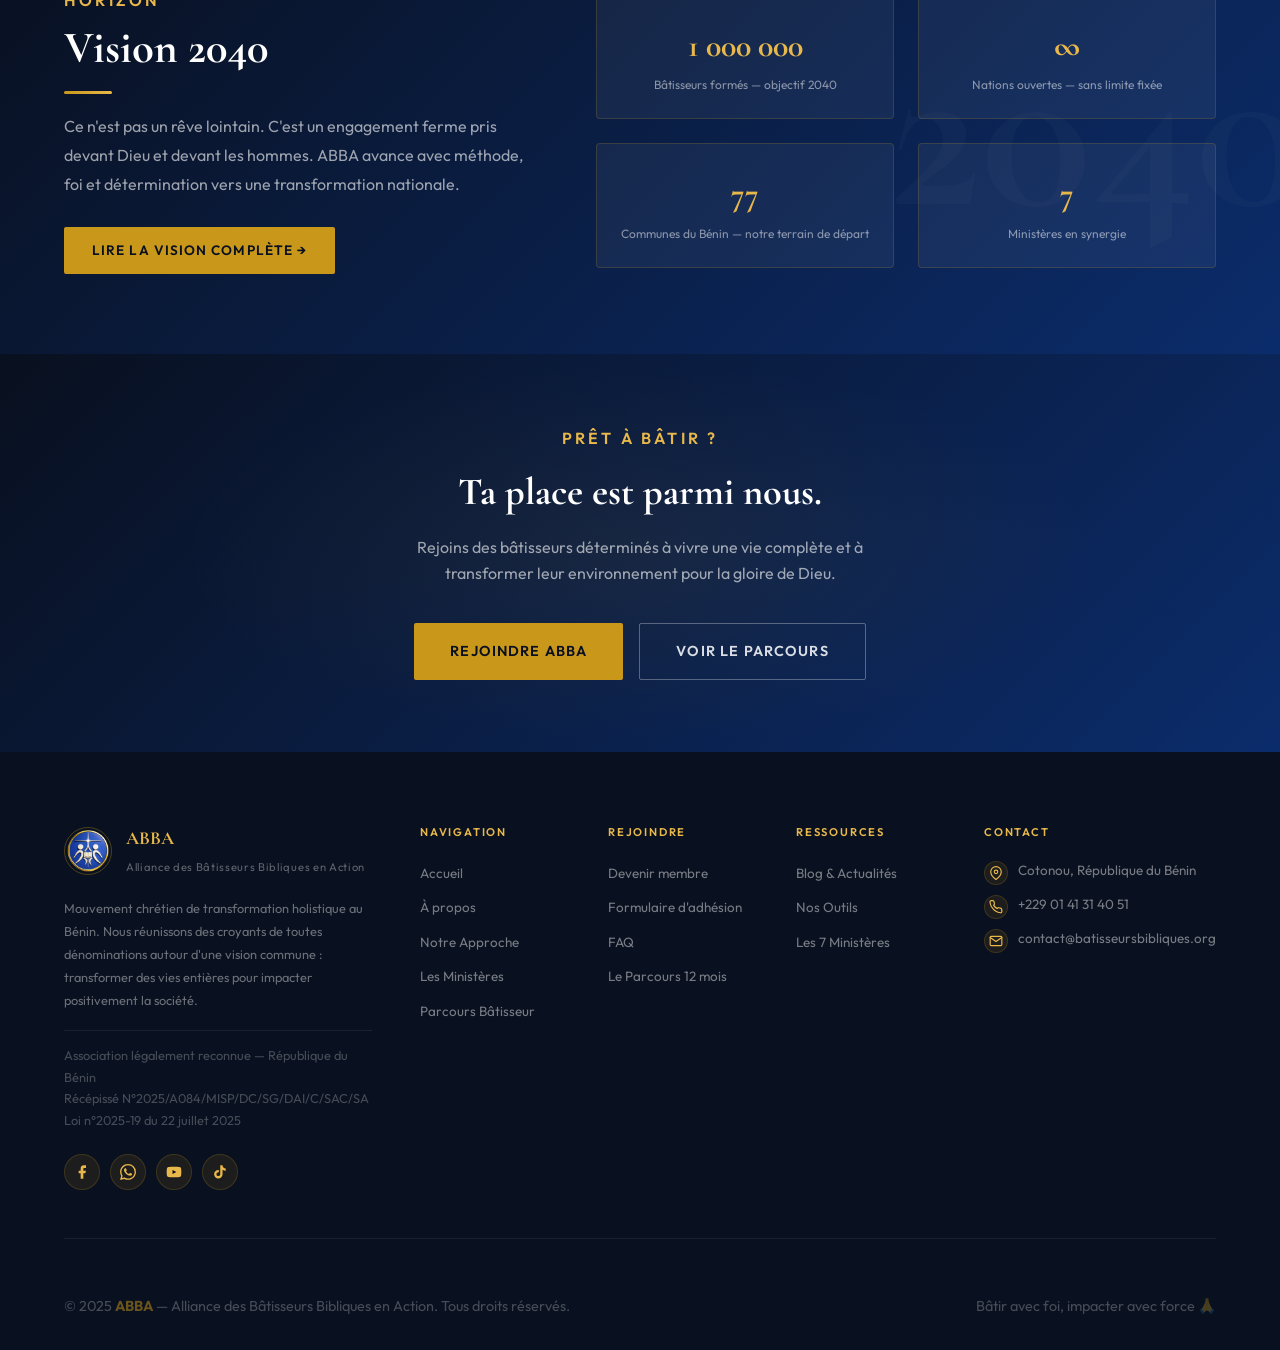
==== commit 416f548a: "Ajout page Nos Outils (ABBA Life + Espace Membres) + encart accueil" ====
--- a/index.html
+++ b/index.html
@@ -339,6 +339,31 @@
     </div>
   </section>
 
+  <!-- NOS OUTILS — TEASER -->
+  <section id="outils-teaser" style="background:var(--ivory);">
+    <div class="container">
+      <div style="text-align:center; margin-bottom:44px;" class="animate-up">
+        <span class="section-eyebrow" style="font-size: 0.75rem;">Au-delà de la formation</span>
+        <h2 class="section-title">Nos Outils Numériques</h2>
+        <div class="divider center"></div>
+      </div>
+      <div class="highlights-grid" style="grid-template-columns: 1.3fr 1fr;">
+        <div class="hl-card animate-up" style="border-top-color: var(--gold);">
+          <div class="hl-icon">📱</div>
+          <h3 class="hl-title">ABBA Life — gratuit, pour tous</h3>
+          <p class="hl-desc" style="font-size: 1rem;">Ton compagnon quotidien pour ta vie spirituelle, ton temps et tes finances. Ouvert à tout croyant, membre ou non.</p>
+          <a class="hl-link" href="https://batisseursbibliques.org/abba-life/" target="_blank" rel="noopener">Essayer maintenant →</a>
+        </div>
+        <div class="hl-card animate-up">
+          <div class="hl-icon">🔒</div>
+          <h3 class="hl-title">Espace Membres</h3>
+          <p class="hl-desc" style="font-size: 1rem;">Un espace privé réservé aux Bâtisseurs pour suivre leur parcours et leur certification.</p>
+          <a class="hl-link" href="outils.html">Découvrir →</a>
+        </div>
+      </div>
+    </div>
+  </section>
+
   <!-- VISION 2040 -->
   <section id="vision-band">
     <div class="vision-row">
